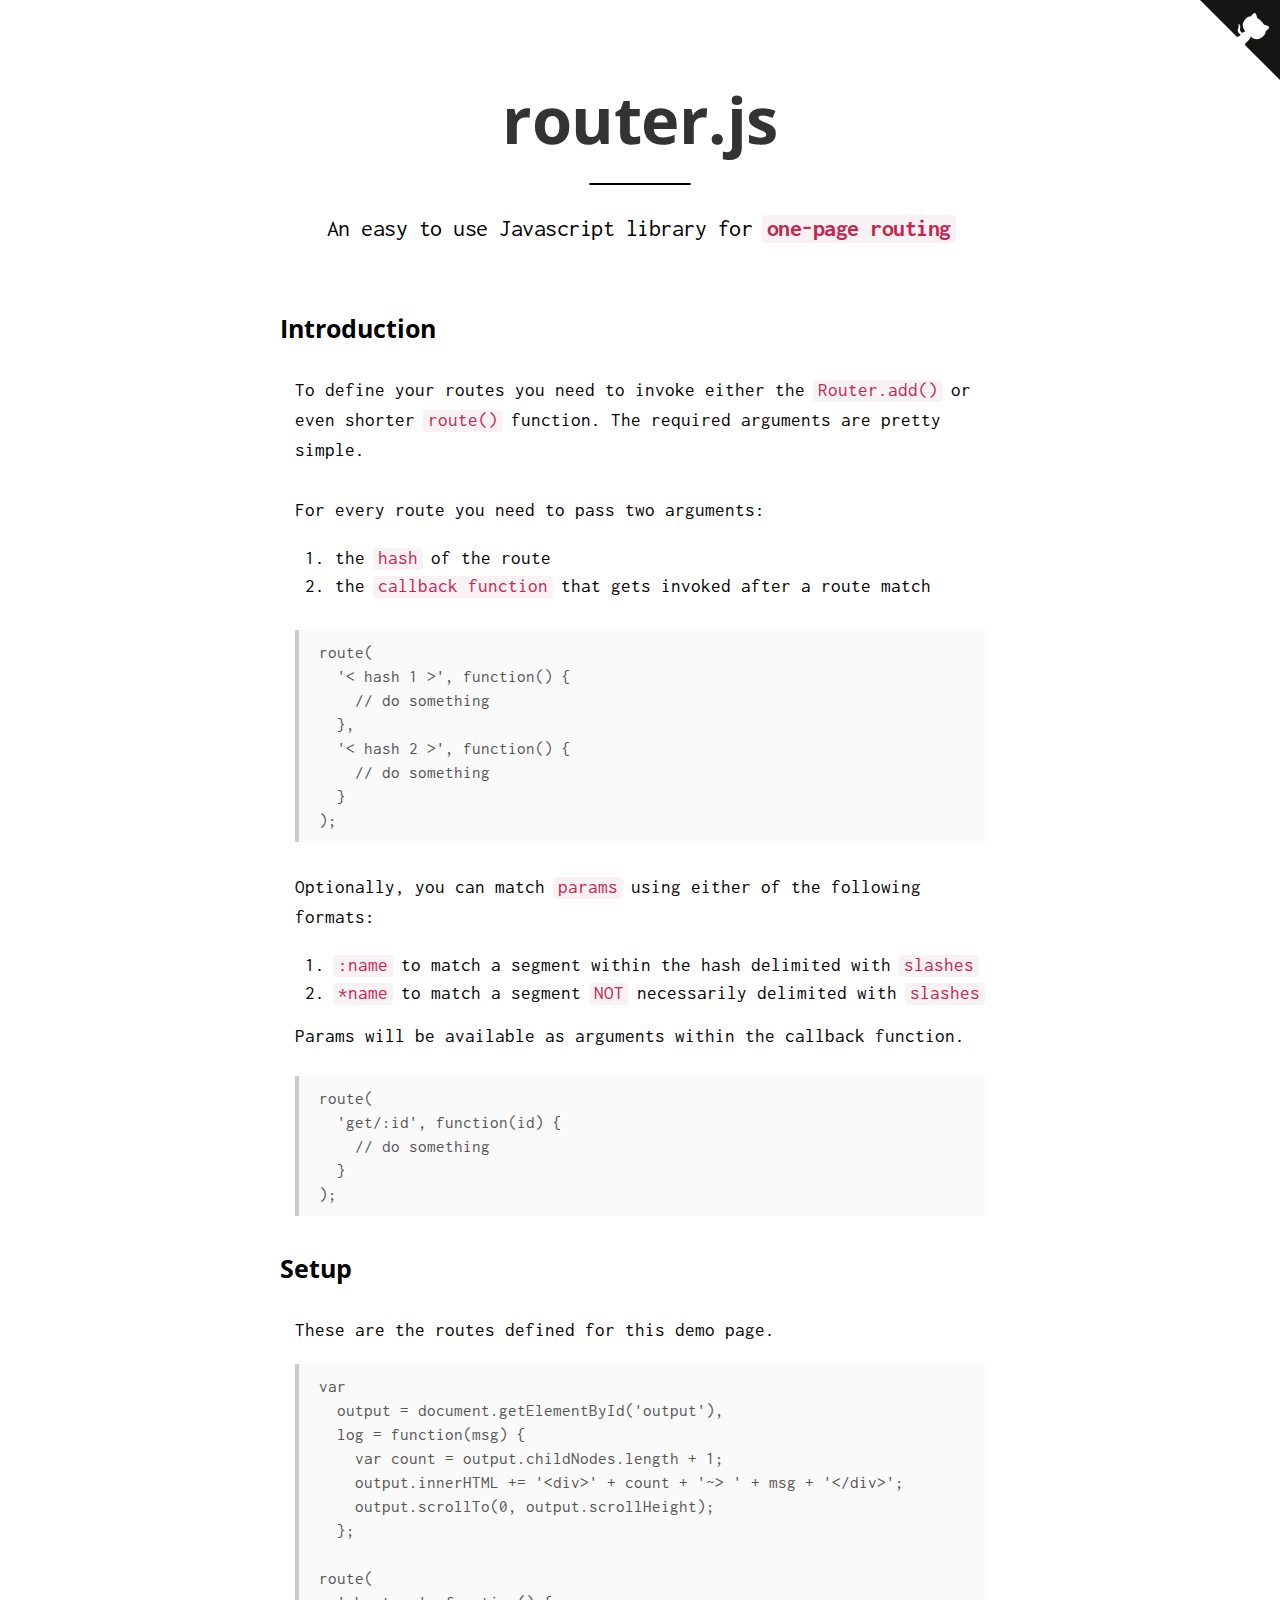
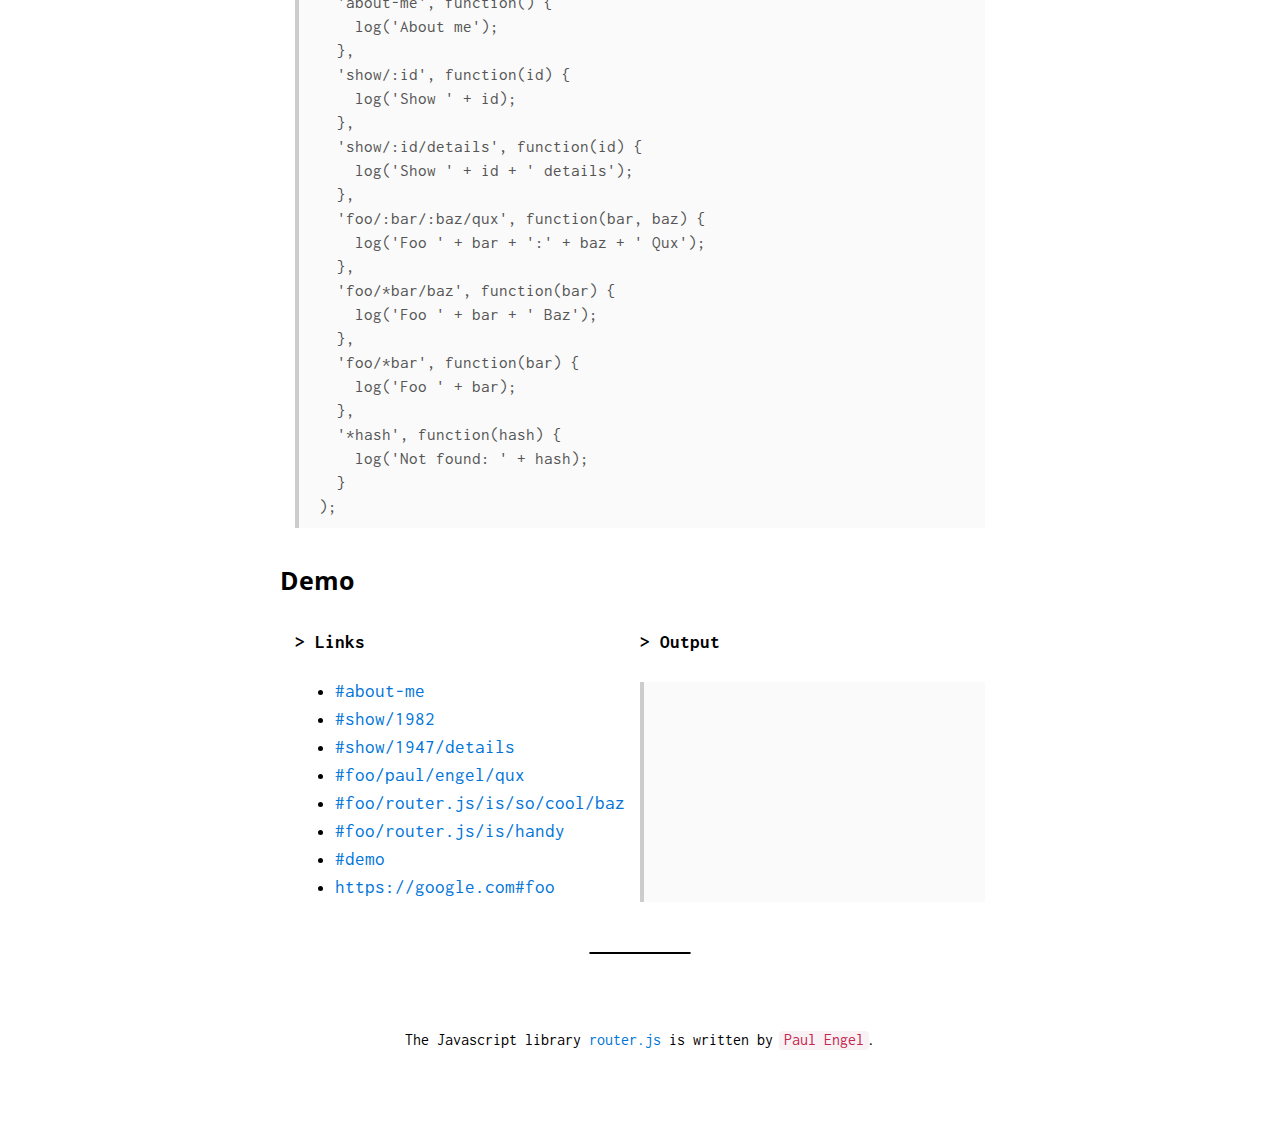
==== index.html @ de57af72 "Add demo page" ====
<!DOCTYPE html>
<html>
  <head>
    <meta charset="utf-8">
    <title>router.js</title>
    <link rel="stylesheet" href="./demo.css">
    <script src="./router.js"></script>
  </head>
  <body>
    <a href="https://github.com/archan937/router.js" class="github-corner">
      <svg width="80" height="80" viewBox="0 0 250 250" style="fill:#151513; color:#fff; position: absolute; top: 0; border: 0; right: 0;">
        <path d="M0,0 L115,115 L130,115 L142,142 L250,250 L250,0 Z"></path>
        <path d="M128.3,109.0 C113.8,99.7 119.0,89.6 119.0,89.6 C122.0,82.7 120.5,78.6 120.5,78.6 C119.2,72.0 123.4,76.3 123.4,76.3 C127.3,80.9 125.5,87.3 125.5,87.3 C122.9,97.6 130.6,101.9 134.4,103.2" fill="currentColor" style="transform-origin: 130px 106px;" class="octo-arm"></path>
        <path d="M115.0,115.0 C114.9,115.1 118.7,116.5 119.8,115.4 L133.7,101.6 C136.9,99.2 139.9,98.4 142.2,98.6 C133.8,88.0 127.5,74.4 143.8,58.0 C148.5,53.4 154.0,51.2 159.7,51.0 C160.3,49.4 163.2,43.6 171.4,40.1 C171.4,40.1 176.1,42.5 178.8,56.2 C183.1,58.6 187.2,61.8 190.9,65.4 C194.5,69.0 197.7,73.2 200.1,77.6 C213.8,80.2 216.3,84.9 216.3,84.9 C212.7,93.1 206.9,96.0 205.4,96.6 C205.1,102.4 203.0,107.8 198.3,112.5 C181.9,128.9 168.3,122.5 157.7,114.1 C157.9,116.9 156.7,120.9 152.7,124.9 L141.0,136.5 C139.8,137.7 141.6,141.9 141.8,141.8 Z" fill="currentColor" class="octo-body"></path>
      </svg>
    </a>
    <div class="demo">
      <h1>
        router.js
      </h1>
      <hr>
      <h2>
        An easy to use Javascript library for <span>one-page routing</span>
      </h2>
      <h3>
        <a href="#introduction" name="introduction">Introduction</a>
      </h3>
      <p>
        To define your routes you need to invoke either the <span>Router.add()</span> or even shorter <span>route()</span> function.
        The required arguments are pretty simple.
      </p>
      <p>
        For every route you need to pass two arguments:
        <ol>
          <li>the <span>hash</span> of the route</li>
          <li>the <span>callback function</span> that gets invoked after a route match</li>
        </ol>
      </p>
      <pre>
route(
  '< hash 1 >', function() {
    // do something
  },
  '< hash 2 >', function() {
    // do something
  }
);</pre>
      <p>
        Optionally, you can match <span>params</span> using either of the following formats:
        <ol>
          <li><span>:name</span> to match a segment within the hash delimited with <span>slashes</span></li>
          <li><span>*name</span> to match a segment <span>NOT</span> necessarily delimited with <span>slashes</span></li>
        </ol>
        Params will be available as arguments within the callback function.
      </p>
      <pre>
route(
  'get/:id', function(id) {
    // do something
  }
);</pre>
      <h3>
        <a href="#setup" name="setup">Setup</a>
      </h3>
      <p>
        These are the routes defined for this demo page.
        <script>
          var code = `
var
  output = document.getElementById('output'),
  log = function(msg) {
    var count = output.childNodes.length + 1;
    output.innerHTML += '<div>' + count + '~> ' + msg + '</div>';
    output.scrollTo(0, output.scrollHeight);
  };

route(
  'about-me', function() {
    log('About me');
  },
  'show/:id', function(id) {
    log('Show ' + id);
  },
  'show/:id/details', function(id) {
    log('Show ' + id + ' details');
  },
  'foo/:bar/:baz/qux', function(bar, baz) {
    log('Foo ' + bar + ':' + baz + ' Qux');
  },
  'foo/*bar/baz', function(bar) {
    log('Foo ' + bar + ' Baz');
  },
  'foo/*bar', function(bar) {
    log('Foo ' + bar);
  },
  '*hash', function(hash) {
    log('Not found: ' + hash);
  }
);`;
          document.write('<pre>' + code.replace(/</g, '&lt;').replace(/>/g, '&gt;') + '</pre>');
        </script>
      </p>
      <h3>
        <a href="#demo" name="demo">Demo</a>
      </h3>
      <div style="width: 50%; float: left">
        <h4>
          > Links
        </h4>
        <ul>
          <li><a href="#about-me">#about-me</a></li>
          <li><a href="#show/1982">#show/1982</a></li>
          <li><a href="#show/1947/details">#show/1947/details</a></li>
          <li><a href="#foo/paul/engel/qux">#foo/paul/engel/qux</a></li>
          <li><a href="#foo/router.js/is/so/cool/baz">#foo/router.js/is/so/cool/baz</a></li>
          <li><a href="#foo/router.js/is/handy">#foo/router.js/is/handy</a></li>
          <li><a href="#demo">#demo</a></li>
          <li><a href="https://google.com#foo">https://google.com#foo</a></li>
        </ul>
      </div>
      <div style="width: 50%; float: left">
        <h4>
          > Output
        </h4>
        <code id="output" style="height: 200px; overflow-y: scroll"></code>
      </div>
      <br style="clear: both">
      <hr>
      <br>
      <p class="center">
        <small>
          The Javascript library <a href="https://github.com/archan937/router.js">router.js</a> is written by <span>Paul Engel</span>.
        </small>
      </p>
    </div>
    <script>
      var
        output = document.getElementById('output'),
        log = function(msg) {
          var count = output.childNodes.length + 1;
          output.innerHTML += '<div>' + count + '~> ' + msg + '</div>';
          output.scrollTo(0, output.scrollHeight);
        };

      route(
        'about-me', function() {
          log('About me');
        },
        'show/:id', function(id) {
          log('Show ' + id);
        },
        'show/:id/details', function(id) {
          log('Show ' + id + ' details');
        },
        'foo/:bar/:baz/qux', function(bar, baz) {
          log('Foo ' + bar + ':' + baz + ' Qux');
        },
        'foo/*bar/baz', function(bar) {
          log('Foo ' + bar + ' Baz');
        },
        'foo/*bar', function(bar) {
          log('Foo ' + bar);
        },
        '*hash', function(hash) {
          log('Not found: ' + hash);
        }
      );
    </script>
  </body>
</html>
---- demo.css ----
@import url('https://fonts.googleapis.com/css?family=Inconsolata|Open+Sans:300,700');

* {
  outline-width: 0;
}

body {
  padding-bottom: 60px;
  font-family: 'Inconsolata', monospace;
  font-size: 19px;
}

.demo {
  width: 690px;
  margin: 0 auto;
}

.examples {
  margin-left: 19px;
  font-size: 17px;
}

.center {
  text-align: center;
}

h1 {
  margin-top: 75px;
  margin-bottom: 0;
  color: #333;
  font-family: 'Open Sans', sans-serif;
  font-size: 65px;
  text-align: center;
}

h2 {
  margin-top: 30px;
  margin-bottom: 70px;
  font-size: 24px;
  font-weight: normal;
  text-align: center;
}

h2 span {
  font-weight: bold;
}

h3 {
  margin: 35px 0 0 -15px;
  font-family: 'Open Sans', sans-serif;
  font-size: 25px;
}

h4 {
  margin-top: 35px;
  margin-bottom: 25px;
  font-size: 19px;
}

h1, h2 {
  letter-spacing: -0.5px;
}

hr {
  max-width: 100px;
  margin: 20px auto;
  border: 0;
  border: 1px solid black;
  border-radius: 3px;
}

p {
  margin-top: 30px;
  line-height: 30px;
}

form {
  margin-top: 30px;
  margin-bottom: -30px;
  font-size: 17px;
}

form code {
  margin: 16px 0 24px 14px;
  display: none;
}

form span {
  margin-left: -5px;
  display: none;
}

form.evaluated {
  margin-bottom: 0;
}

form.evaluated code,
form.evaluated span {
  display: block;
}

pre, code {
  padding: 10px 20px;
  display: block;
  color: #555;
  font-family: inherit;
  font-size: 17px;
  line-height: 24px;
  background: #FAFAFA;
  border-left: 4px solid #CCC;
}

input[type="text"] {
  margin: 16px 0 24px 14px;
}

code {
  margin: 30px 0;
}

input[type="text"] {
  padding: 10px 20px;
  width: calc(100% - 60px);
  color: #328FE0;
  display: block;
  font-size: 15px;
  font-family: inherit;
  line-height: 15px;
  background: #F2F8FD;
  border: 0;
  border-left: 4px solid #B2D5F3;
}

input[type="text"]:focus {
  color: #0074D9;
  border-color: #328FE0;
}

input[type="submit"], button {
  margin-top: 6px;
  margin-bottom: 30px;
  padding: 9px 14px;
  color: black;
  font-size: 15px;
  font-family: 'Inconsolata', monospace;;
  cursor: pointer;
  background: #FAFAFA;
  border: 1px solid #DDD;
  border-radius: 4px;
}

input[type="submit"]:hover, button:hover {
  border-color: #CACACA;
}

input[type="submit"]:active, button:active {
  background: #F4F4F4;
}

code.small {
  font-size: 14px;
  line-height: 20px;
}

code.limited {
  max-height: 445px;
  overflow-y: scroll;
}

.examples strong, span {
  margin: 0 -2px;
  width: calc(100% - 6px);
  padding: 0 5px 2px 5px;
  color: #C7254E;
  background: #F9F2F4;
  border-radius: 4px;
}

.examples strong {
  margin-left: -5px;
  margin-bottom: 29px;
  padding-left: 6px;
  display: block;
  font-weight: normal;
}

.examples strong.green {
  color: #39893B;
  background: #EFF7EB;
}

.examples strong.red {
  color: #C7254E;
  background: #F9F2F4;
}

a {
  color: inherit;
  text-decoration: none;
}

p a, ul a {
  color: #0074D9;
}

p a:hover {
  text-decoration: underline;
}

li {
  line-height: 28px;
}
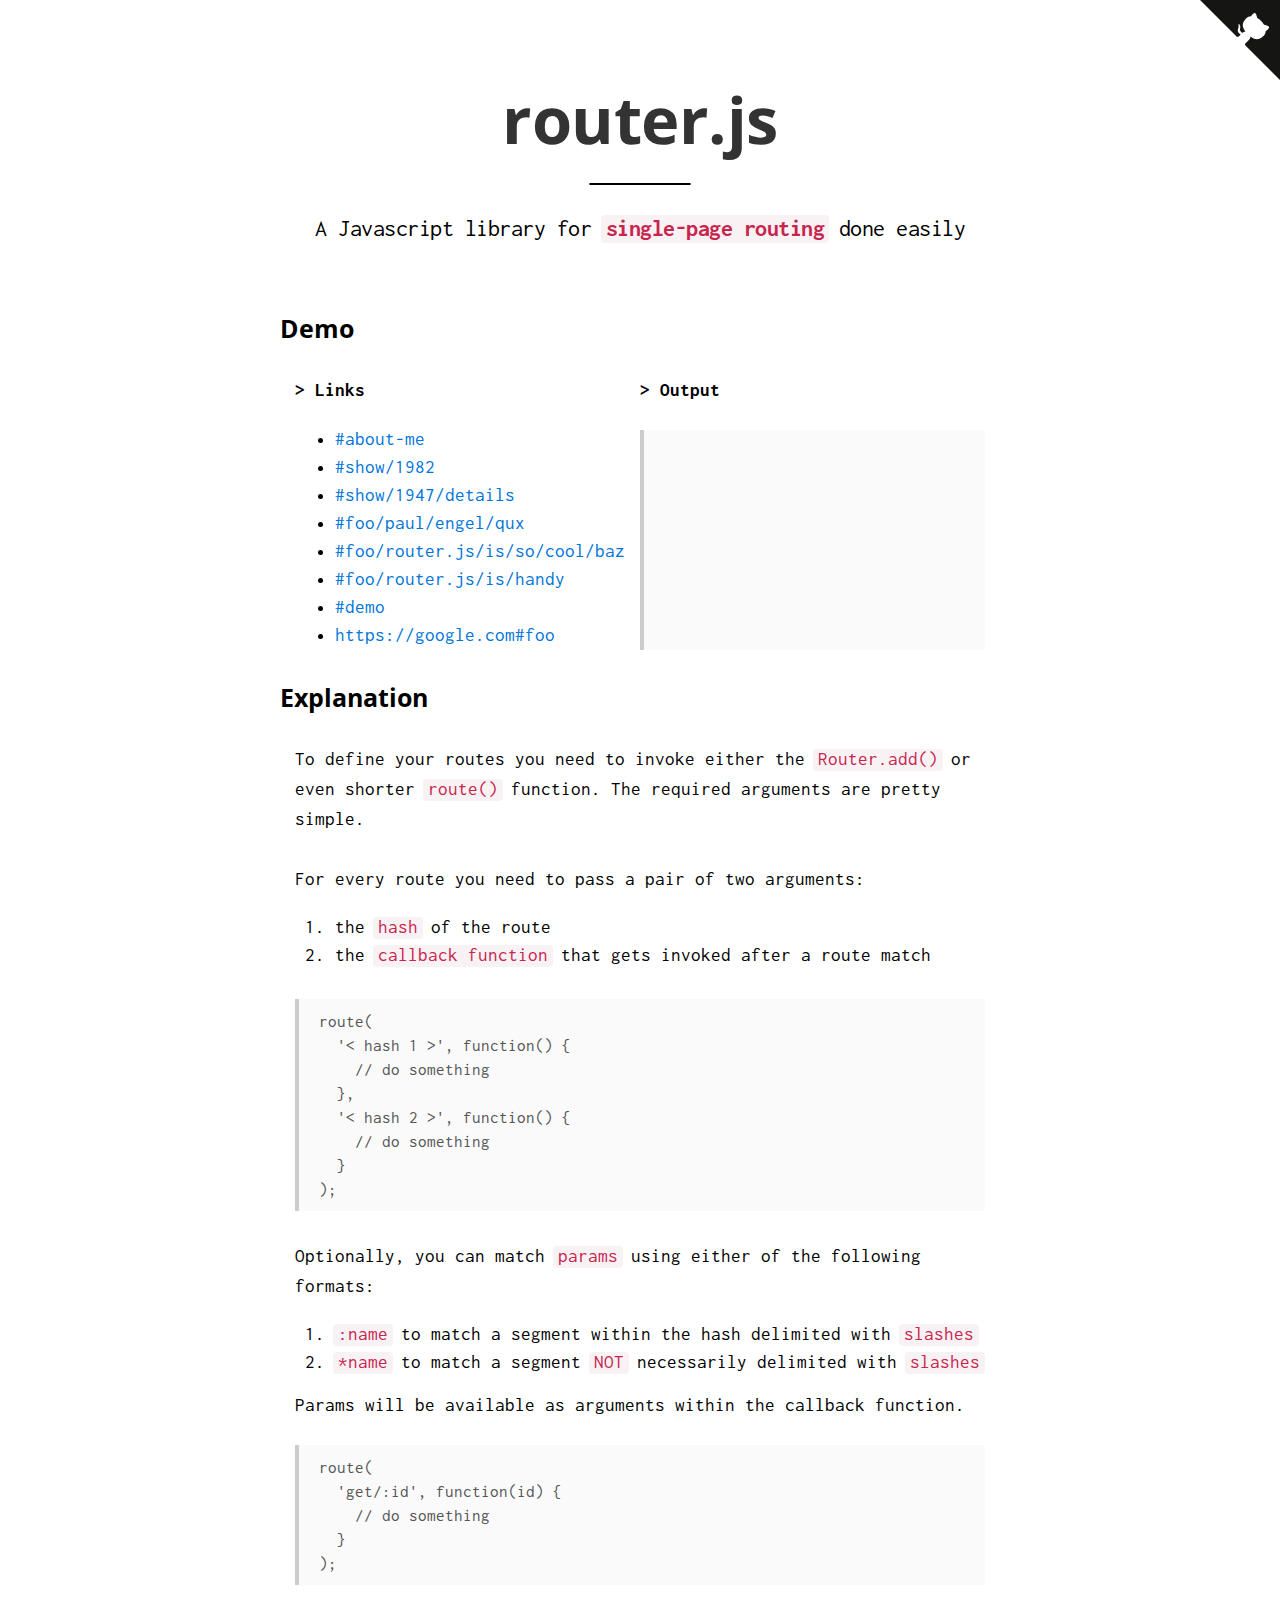
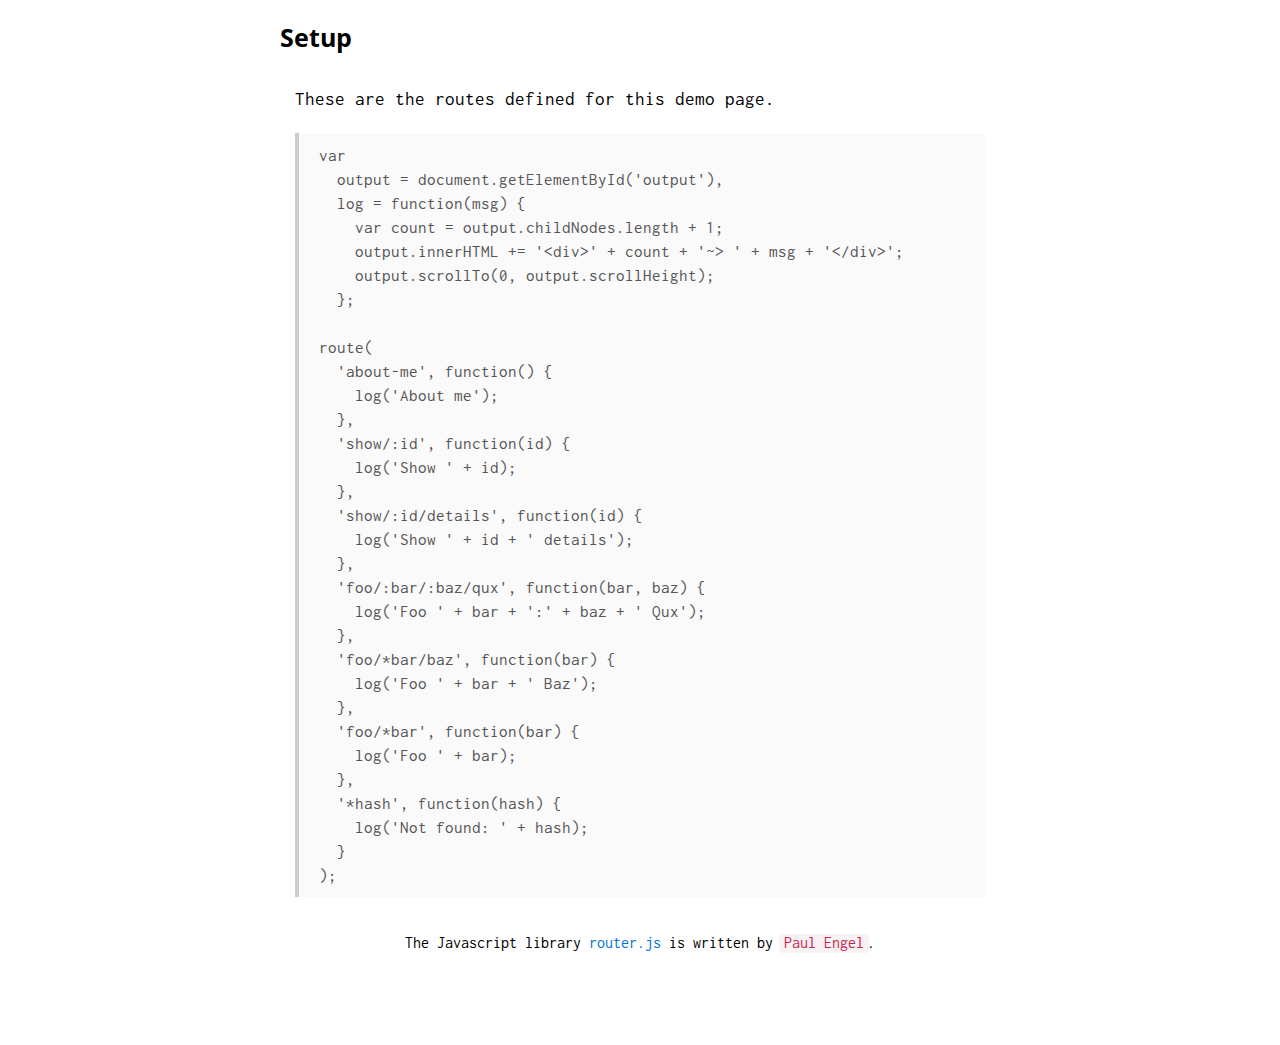
==== commit 8b2e0ecd: "Use router.js v0.1.0" ====
--- a/index.html
+++ b/index.html
@@ -20,17 +20,41 @@
       </h1>
       <hr>
       <h2>
-        An easy to use Javascript library for <span>one-page routing</span>
+        A Javascript library for <span>single-page routing</span> done easily
       </h2>
       <h3>
-        <a href="#introduction" name="introduction">Introduction</a>
+        <a href="#demo" name="demo">Demo</a>
+      </h3>
+      <div style="width: 50%; float: left">
+        <h4>
+          > Links
+        </h4>
+        <ul>
+          <li><a href="#about-me">#about-me</a></li>
+          <li><a href="#show/1982">#show/1982</a></li>
+          <li><a href="#show/1947/details">#show/1947/details</a></li>
+          <li><a href="#foo/paul/engel/qux">#foo/paul/engel/qux</a></li>
+          <li><a href="#foo/router.js/is/so/cool/baz">#foo/router.js/is/so/cool/baz</a></li>
+          <li><a href="#foo/router.js/is/handy">#foo/router.js/is/handy</a></li>
+          <li><a href="#demo">#demo</a></li>
+          <li><a href="https://google.com#foo">https://google.com#foo</a></li>
+        </ul>
+      </div>
+      <div style="width: 50%; float: left">
+        <h4>
+          > Output
+        </h4>
+        <code id="output" style="height: 200px; overflow-y: scroll"></code>
+      </div>
+      <h3 style="clear: both">
+        <a href="#explanation" name="explanation">Explanation</a>
       </h3>
       <p>
         To define your routes you need to invoke either the <span>Router.add()</span> or even shorter <span>route()</span> function.
         The required arguments are pretty simple.
       </p>
       <p>
-        For every route you need to pass two arguments:
+        For every route you need to pass a pair of two arguments:
         <ol>
           <li>the <span>hash</span> of the route</li>
           <li>the <span>callback function</span> that gets invoked after a route match</li>
@@ -98,73 +122,14 @@
   }
 );`;
           document.write('<pre>' + code.replace(/</g, '&lt;').replace(/>/g, '&gt;') + '</pre>');
+          eval(code);
         </script>
       </p>
-      <h3>
-        <a href="#demo" name="demo">Demo</a>
-      </h3>
-      <div style="width: 50%; float: left">
-        <h4>
-          > Links
-        </h4>
-        <ul>
-          <li><a href="#about-me">#about-me</a></li>
-          <li><a href="#show/1982">#show/1982</a></li>
-          <li><a href="#show/1947/details">#show/1947/details</a></li>
-          <li><a href="#foo/paul/engel/qux">#foo/paul/engel/qux</a></li>
-          <li><a href="#foo/router.js/is/so/cool/baz">#foo/router.js/is/so/cool/baz</a></li>
-          <li><a href="#foo/router.js/is/handy">#foo/router.js/is/handy</a></li>
-          <li><a href="#demo">#demo</a></li>
-          <li><a href="https://google.com#foo">https://google.com#foo</a></li>
-        </ul>
-      </div>
-      <div style="width: 50%; float: left">
-        <h4>
-          > Output
-        </h4>
-        <code id="output" style="height: 200px; overflow-y: scroll"></code>
-      </div>
-      <br style="clear: both">
-      <hr>
-      <br>
       <p class="center">
         <small>
           The Javascript library <a href="https://github.com/archan937/router.js">router.js</a> is written by <span>Paul Engel</span>.
         </small>
       </p>
     </div>
-    <script>
-      var
-        output = document.getElementById('output'),
-        log = function(msg) {
-          var count = output.childNodes.length + 1;
-          output.innerHTML += '<div>' + count + '~> ' + msg + '</div>';
-          output.scrollTo(0, output.scrollHeight);
-        };
-
-      route(
-        'about-me', function() {
-          log('About me');
-        },
-        'show/:id', function(id) {
-          log('Show ' + id);
-        },
-        'show/:id/details', function(id) {
-          log('Show ' + id + ' details');
-        },
-        'foo/:bar/:baz/qux', function(bar, baz) {
-          log('Foo ' + bar + ':' + baz + ' Qux');
-        },
-        'foo/*bar/baz', function(bar) {
-          log('Foo ' + bar + ' Baz');
-        },
-        'foo/*bar', function(bar) {
-          log('Foo ' + bar);
-        },
-        '*hash', function(hash) {
-          log('Not found: ' + hash);
-        }
-      );
-    </script>
   </body>
 </html>
